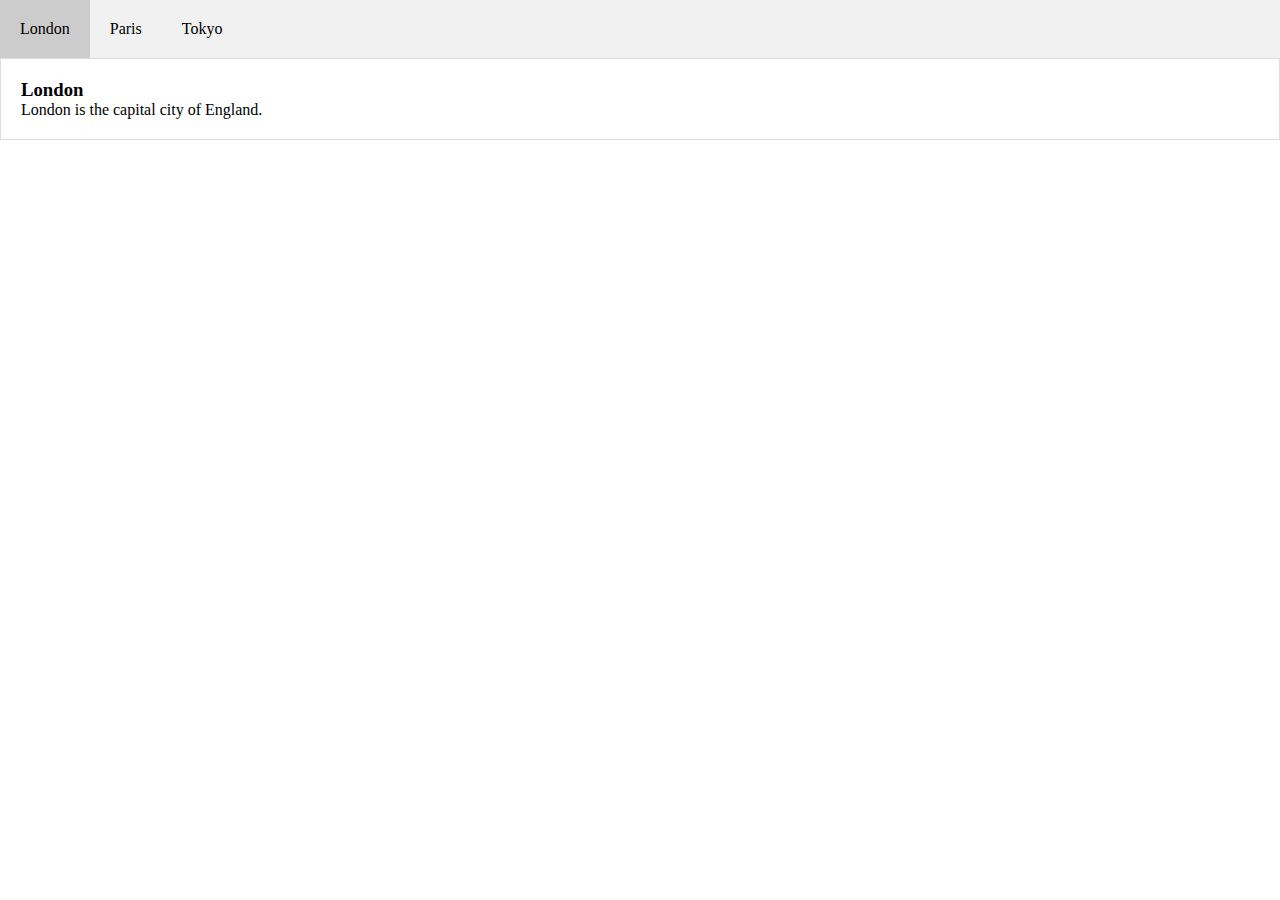
==== w3school/tabs/index.html @ cec6dd93 "tab 기능 javascript" ====
<!DOCTYPE html>
<html lang="ko">
<head>
    <meta charset="UTF-8">
    <meta http-equiv="X-UA-Compatible" content="IE=edge">
    <meta name="viewport" content="width=device-width, initial-scale=1.0">
    <title>HOW TO - Tabs</title>
    <style>
        *{margin:0; padding:0;}
        ul,li{list-style: none;}
        a{color:#000; text-decoration: none;}
        #wrapper{width:1280px; margin:0 auto;}
        .tabList{width:100%; display: flex; background: #f1f1f1; }
        .tabList li a{width:100%;  padding:20px; display:block;box-sizing:border-box; transition: all 0.3s; }
        .tabList li a:hover{background:#ddd; }
        .tabList li.active a{background: #ccc;}
        .tabcontants{width:100%; box-sizing: border-box; padding:20px;border:1px solid #ddd; display: none;}
    </style>
</head>
<body>
    <section id="wrapper">
        <ul class="tabList">
            <li class="active"><a href="javascript:;">London</a></li>
            <li><a href="javascript:;">Paris</a></li>
            <li><a href="javascript:;">Tokyo</a></li>
        </ul>
        <div>
            <div class="tabcontants">
                <h3>London</h3>
                <p>London is the capital city of England.</p>
            </div>
            <div class="tabcontants">
                <h3>Paris</h3>
                <p>Paris is the capital of France.</p>
            </div>
            <div class="tabcontants">
                <h3>Tokyo</h3>
                <p>Tokyo is the capital of Japan.</p>
            </div>
    </section>

    <script>
        let tabList = document.querySelectorAll('.tabList li');
        let tabcontant = document.getElementsByClassName('tabcontants');
        console.log(tabList, tabcontant);


        //해당 컨텐츠 내용이 노출되도록 하기
        function showContent(num){
            for(tc of tabcontant){
                tc.style.display = 'none';
            }
            tabcontant[num].style.display = 'block';
        }
        showContent(0);

        tabList.forEach(function(menu, idx){
            console.log(idx);
            menu.addEventListener('click',function(){
                this.classList.add('active');
                for(let sibilngs of  this.parentNode.children){
                    if(this !== sibilngs){
                        sibilngs.classList.remove('active');
                    }
                    console.log(sibilngs);
                }
                showContent(idx);
            });
        });





































        // function showContants(num){
        //     for(tc of tabcontant ){
        //        //console.log(tc);
        //         tc.style.display = 'none';
        //     }
        //     tabcontant[num].style.display = 'block';
        // }
        // showContants(0);

        // tabList.forEach(function(menu,idx){
        //     //console.log(menu);
        //     menu.addEventListener('click',function(){
        //         this.classList.add('active');
        //         for(let siblings of this.parentNode.children){
        //             console.log(siblings);
        //             if(this!== siblings){
        //                 siblings.classList.remove('active');
        //             }
        //         }
        //         showContants(idx);
        //     });
        // });
    </script>
</body>
</html>
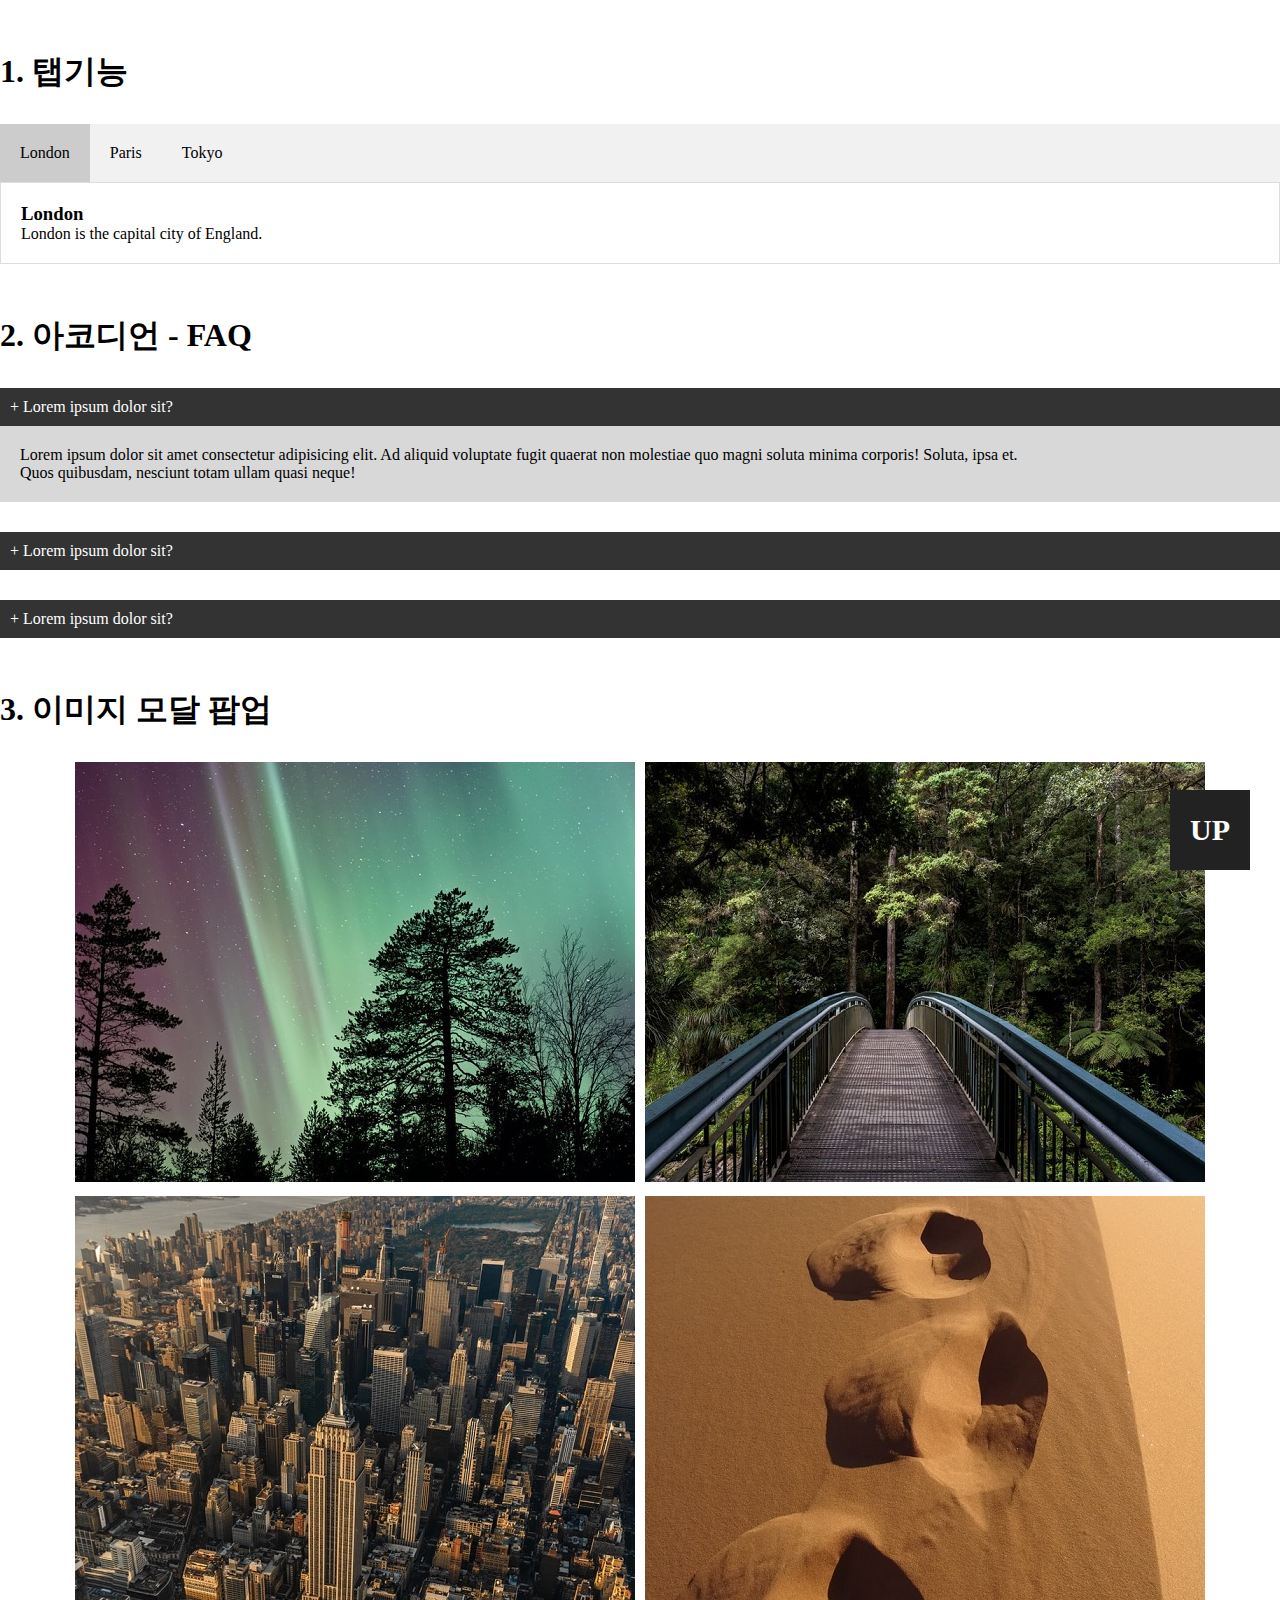
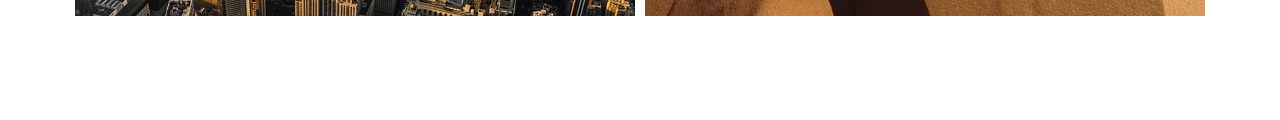
==== commit 3c8eca81: "javascript 기능 구현" ====
--- a/w3school/tabs/index.html
+++ b/w3school/tabs/index.html
@@ -4,21 +4,15 @@
     <meta charset="UTF-8">
     <meta http-equiv="X-UA-Compatible" content="IE=edge">
     <meta name="viewport" content="width=device-width, initial-scale=1.0">
-    <title>HOW TO - Tabs</title>
-    <style>
-        *{margin:0; padding:0;}
-        ul,li{list-style: none;}
-        a{color:#000; text-decoration: none;}
-        #wrapper{width:1280px; margin:0 auto;}
-        .tabList{width:100%; display: flex; background: #f1f1f1; }
-        .tabList li a{width:100%;  padding:20px; display:block;box-sizing:border-box; transition: all 0.3s; }
-        .tabList li a:hover{background:#ddd; }
-        .tabList li.active a{background: #ccc;}
-        .tabcontants{width:100%; box-sizing: border-box; padding:20px;border:1px solid #ddd; display: none;}
-    </style>
+    <title>HOW TO javascript 기능</title>
+    <link rel="stylesheet" href="./style.css">
+
+
 </head>
 <body>
-    <section id="wrapper">
+    <!-- 탭기능 -->
+    <section id="wrapper" >
+        <h1>1. 탭기능</h1>
         <ul class="tabList">
             <li class="active"><a href="javascript:;">London</a></li>
             <li><a href="javascript:;">Paris</a></li>
@@ -39,93 +33,51 @@
             </div>
     </section>
 
-    <script>
-        let tabList = document.querySelectorAll('.tabList li');
-        let tabcontant = document.getElementsByClassName('tabcontants');
-        console.log(tabList, tabcontant);
-
-
-        //해당 컨텐츠 내용이 노출되도록 하기
-        function showContent(num){
-            for(tc of tabcontant){
-                tc.style.display = 'none';
-            }
-            tabcontant[num].style.display = 'block';
-        }
-        showContent(0);
-
-        tabList.forEach(function(menu, idx){
-            console.log(idx);
-            menu.addEventListener('click',function(){
-                this.classList.add('active');
-                for(let sibilngs of  this.parentNode.children){
-                    if(this !== sibilngs){
-                        sibilngs.classList.remove('active');
-                    }
-                    console.log(sibilngs);
-                }
-                showContent(idx);
-            });
-        });
-
-
-
-
-
-
-
-
-
-
-
-
-
-
-
-
-
-
-
-
-
-
-
-
-
-
-
-
-
-
-
-
-
-
-
-
-
-        // function showContants(num){
-        //     for(tc of tabcontant ){
-        //        //console.log(tc);
-        //         tc.style.display = 'none';
-        //     }
-        //     tabcontant[num].style.display = 'block';
-        // }
-        // showContants(0);
-
-        // tabList.forEach(function(menu,idx){
-        //     //console.log(menu);
-        //     menu.addEventListener('click',function(){
-        //         this.classList.add('active');
-        //         for(let siblings of this.parentNode.children){
-        //             console.log(siblings);
-        //             if(this!== siblings){
-        //                 siblings.classList.remove('active');
-        //             }
-        //         }
-        //         showContants(idx);
-        //     });
-        // });
-    </script>
+    <!-- 아코디언 -->
+    <section id="wrapper">
+        <h1>2. 아코디언 - FAQ</h1>
+        <div class="panel-qustion active">
+            <p class="panel-heading">+ Lorem ipsum dolor sit?</p>
+            <div class="panel-body">
+                <p>Lorem ipsum dolor sit amet consectetur adipisicing elit. Ad aliquid voluptate fugit quaerat non molestiae
+                    quo magni soluta minima corporis! Soluta, ipsa et.</p>
+                <p>Quos quibusdam, nesciunt totam ullam quasi neque!</p>
+            </div>
+        </div>
+        <div class="panel-qustion">
+            <p class="panel-heading">+ Lorem ipsum dolor sit?</p>
+            <div class="panel-body">
+                <p>Lorem ipsum dolor sit amet consectetur adipisicing elit. Ad aliquid voluptate fugit quaerat non molestiae
+                    quo magni soluta minima corporis! Soluta, ipsa et.</p>
+                <p>Quos quibusdam, nesciunt totam ullam quasi neque!</p>
+            </div>
+        </div>
+        <div class="panel-qustion">
+            <p class="panel-heading">+ Lorem ipsum dolor sit?</p>
+            <div class="panel-body">
+                <p>Lorem ipsum dolor sit amet consectetur adipisicing elit. Ad aliquid voluptate fugit quaerat non molestiae
+                    quo magni soluta minima corporis! Soluta, ipsa et.</p>
+                <p>Quos quibusdam, nesciunt totam ullam quasi neque!</p>
+            </div>
+        </div>
+    </section>
+    <style>
+ 
+    </style>
+    <!-- 이미지 모달 팝업 -->
+    <section id="wrapper" style="margin-bottom:100px;">
+        <h1>3. 이미지 모달 팝업</h1>
+        <ul class="gallery">
+            <li><a href="javascript:;"><img src="images/img-01-thumb.jpg" alt="이미지1" data-lightBox = "images/img-01-large.jpg"></a></li>
+            <li><a href="javascript:;"><img src="images/img-02-thumb.jpg" alt="이미지2" data-lightBox = "images/img-02-large.jpg"></a></li>
+            <li><a href="javascript:;"><img src="images/img-03-thumb.jpg" alt="이미지3" data-lightBox = "images/img-03-large.jpg"></a></li>
+            <li><a href="javascript:;"><img src="images/img-04-thumb.jpg" alt="이미지4" data-lightBox = "images/img-04-large.jpg"></a></li>
+        </ul>
+        <div id="lightbox-overlay" class="">
+            <img src="" alt="Lightbox image" id="lightbox-image">
+        </div>
+    </section>
+    <div class="goTop">UP</div>
+    <script src="script.js"></script>
 </body>
 </html>--- a/w3school/tabs/style.css
+++ b/w3school/tabs/style.css
@@ -0,0 +1,30 @@
+
+  *{margin:0; padding:0;}
+  ul,li{list-style: none;}
+  a{color:#000; text-decoration: none;}
+  #wrapper{width:1280px; margin:0 auto; margin-top:50px;}
+  h1{margin-bottom:30px;}
+
+  /****** 탭기능 ******/
+  .tabList{width:100%; display: flex; background: #f1f1f1; }
+  .tabList li a{width:100%;  padding:20px; display:block;box-sizing:border-box; transition: all 0.3s; }
+  .tabList li a:hover{background:#ddd; }
+  .tabList li.active a{background: #ccc;}
+  .tabcontants{width:100%; box-sizing: border-box; padding:20px;border:1px solid #ddd; display: none;}
+
+  /****** 아코디언 ******/
+  .panel-qustion{width:100%; margin-bottom:30px; position: relative;}
+  .panel-qustion.active .panel-body{ display: block;}
+  .panel-qustion .panel-heading{width:100%; padding:10px; color:#fff; background: #333; box-sizing: border-box; cursor: pointer;}
+  .panel-qustion .panel-body{overflow:hidden; background: #d8d8d8;  box-sizing: border-box; display: none; padding:20px;}
+
+  /****** 이미지 모달 팝업 ******/
+  .gallery{display: flex; flex-wrap: wrap; justify-content: center; gap:10px;}
+  .gallery li img{transition: opacity 0.3s;}
+  .gallery li img:hover{opacity: 0.5;}
+  #lightbox-overlay{opacity:0; position: fixed; top:0; left:0; right:0; bottom:0; width:100%; height:100%; background: rgba(0,0,0,0.5); visibility: hidden;}
+  #lightbox-overlay.visible{opacity: 1; visibility: visible;}
+  #lightbox-image{position: absolute; top:50%; left:50%; transform: translate(-50%,-50%);}
+
+  /** 스크롤 위로 올라가기버튼 **/
+  .goTop{width:80px; height:80px; background: #222;position: fixed; bottom:30px; right:30px; color:#fff; font-size:30px; text-align:center; line-height: 80px; font-weight:600; cursor: pointer;}